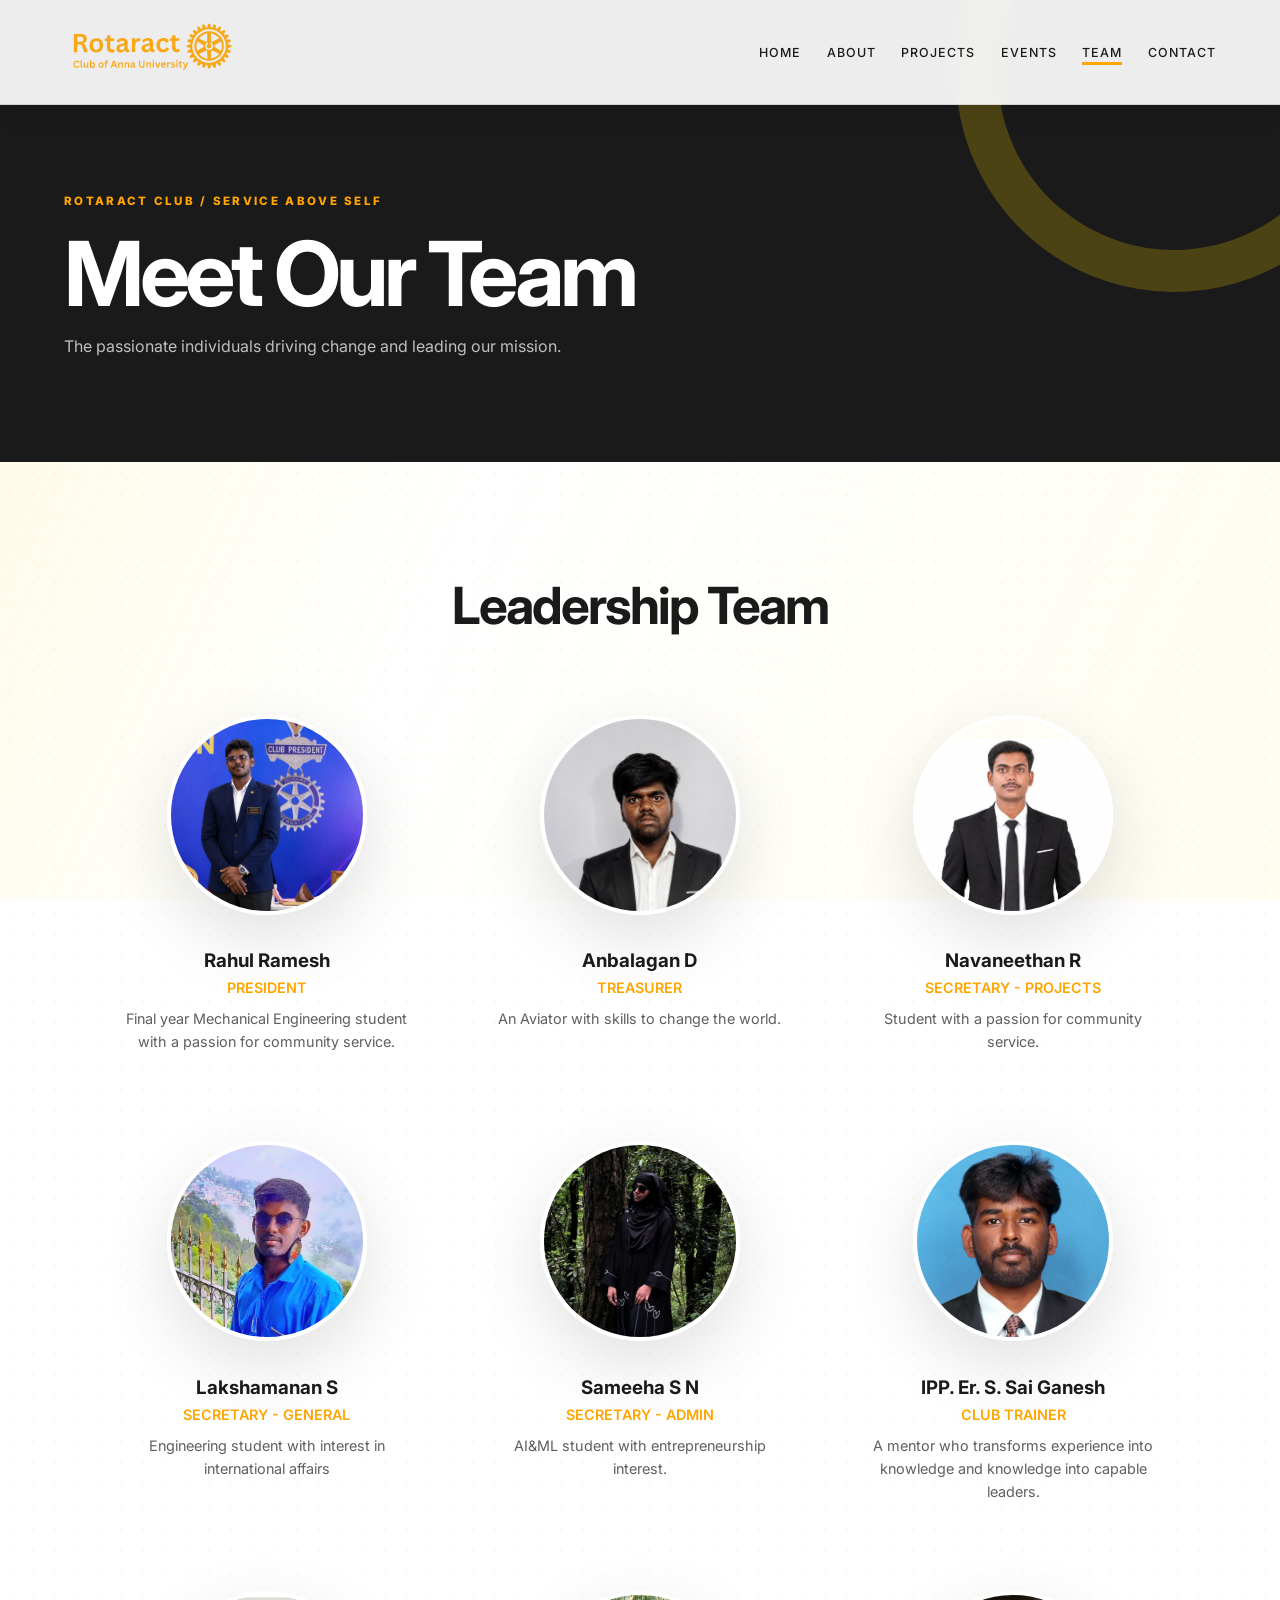
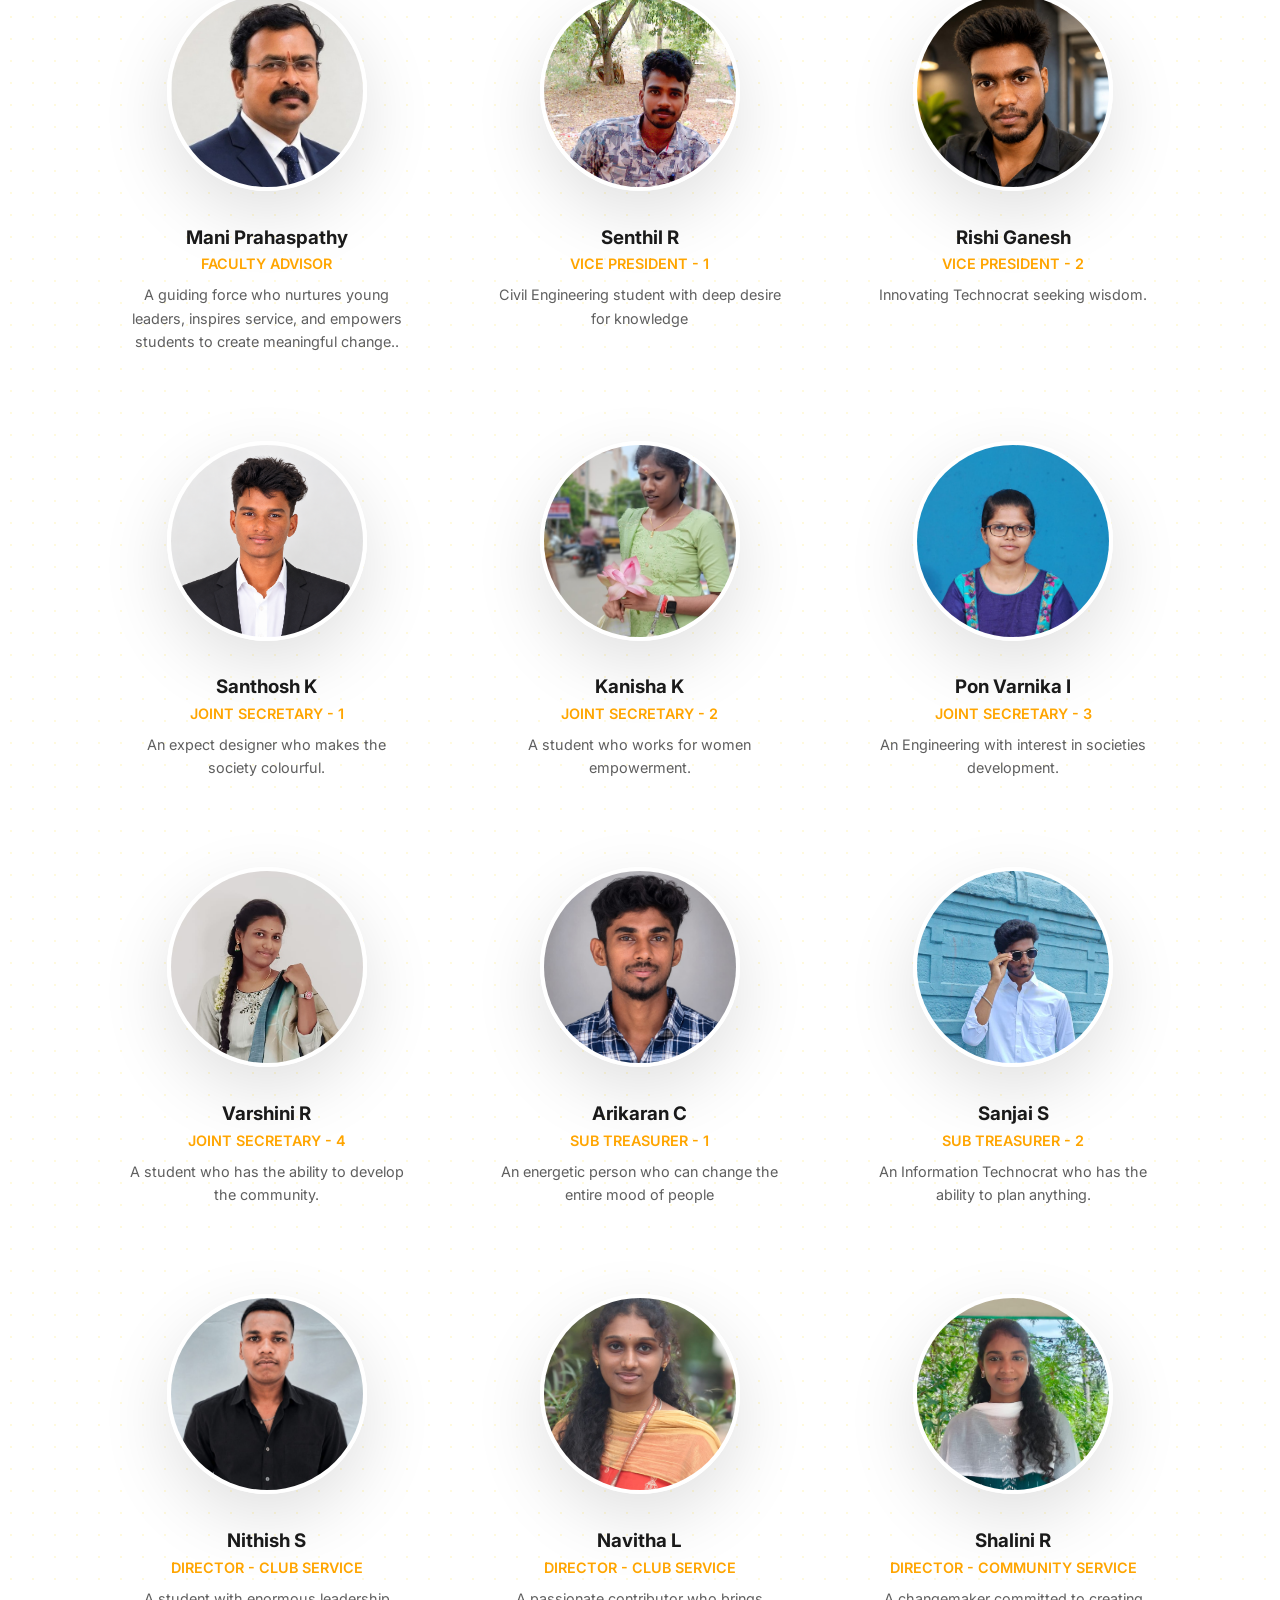
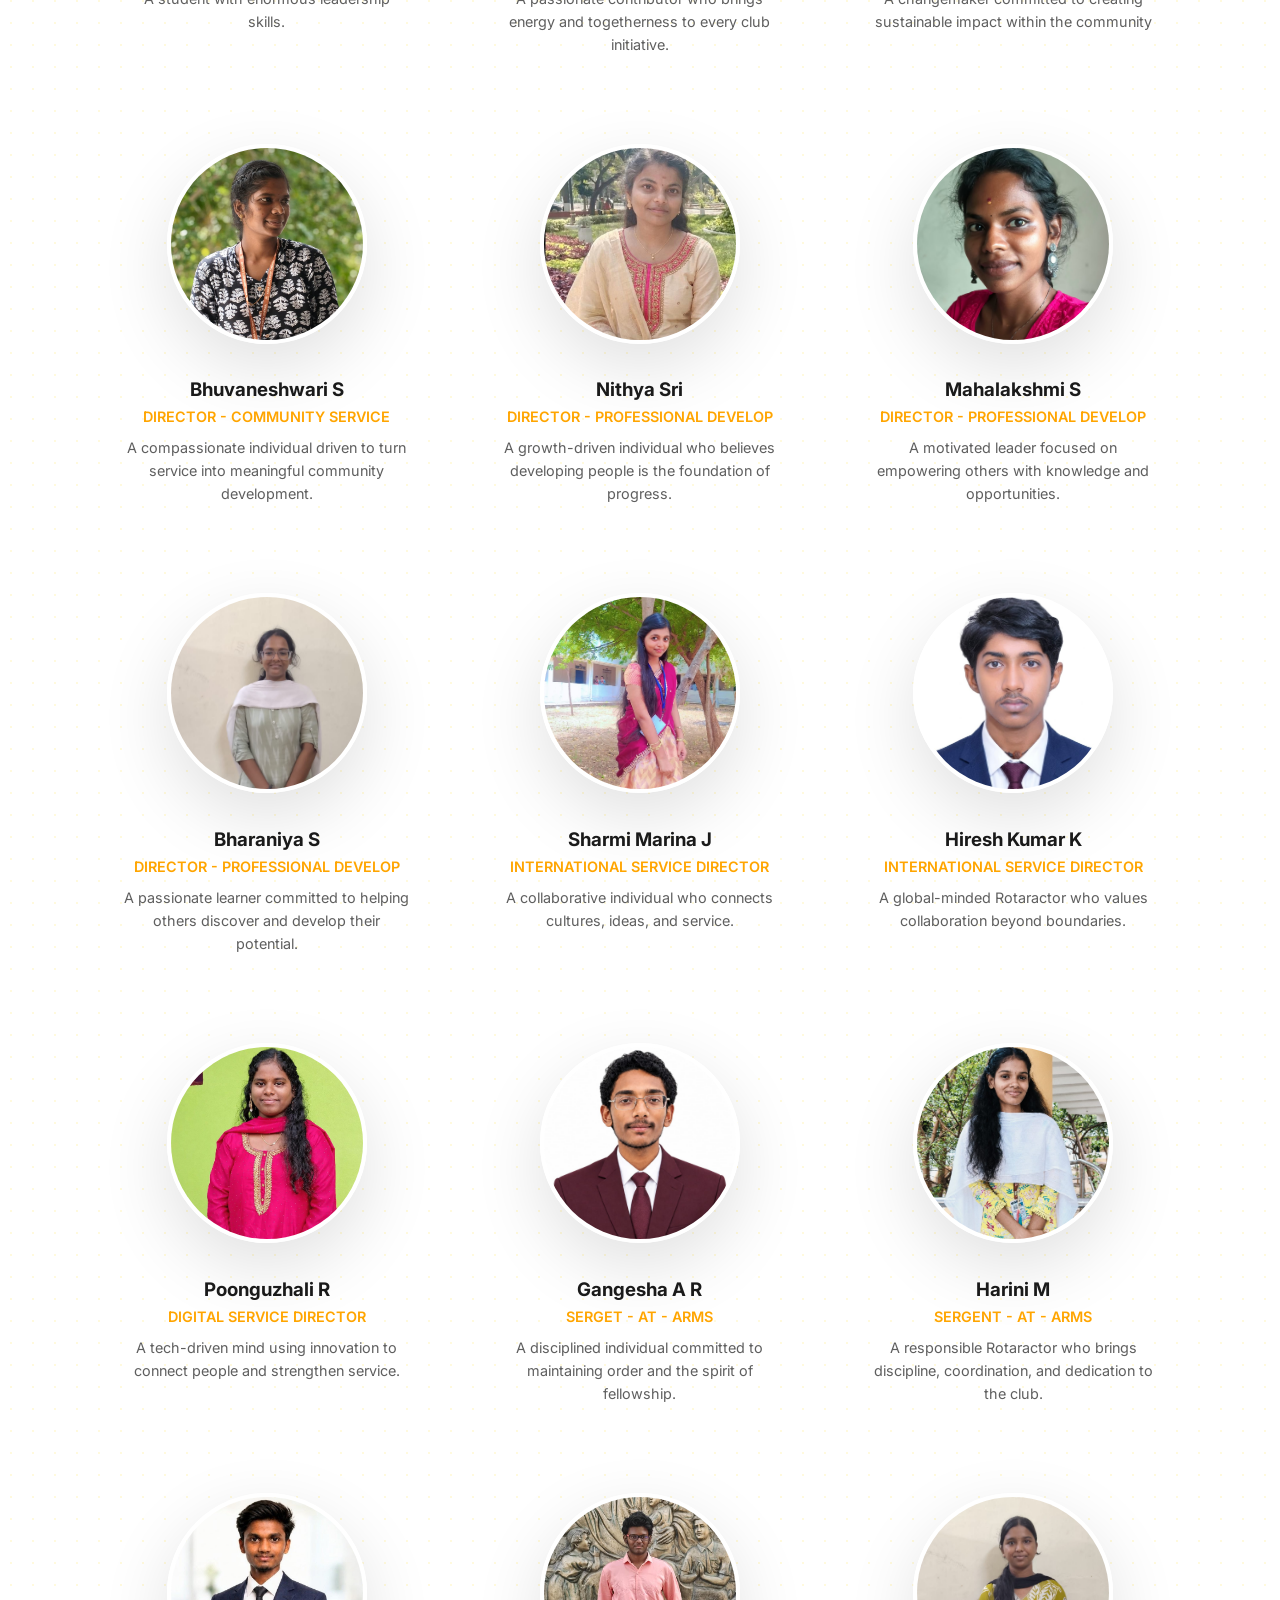
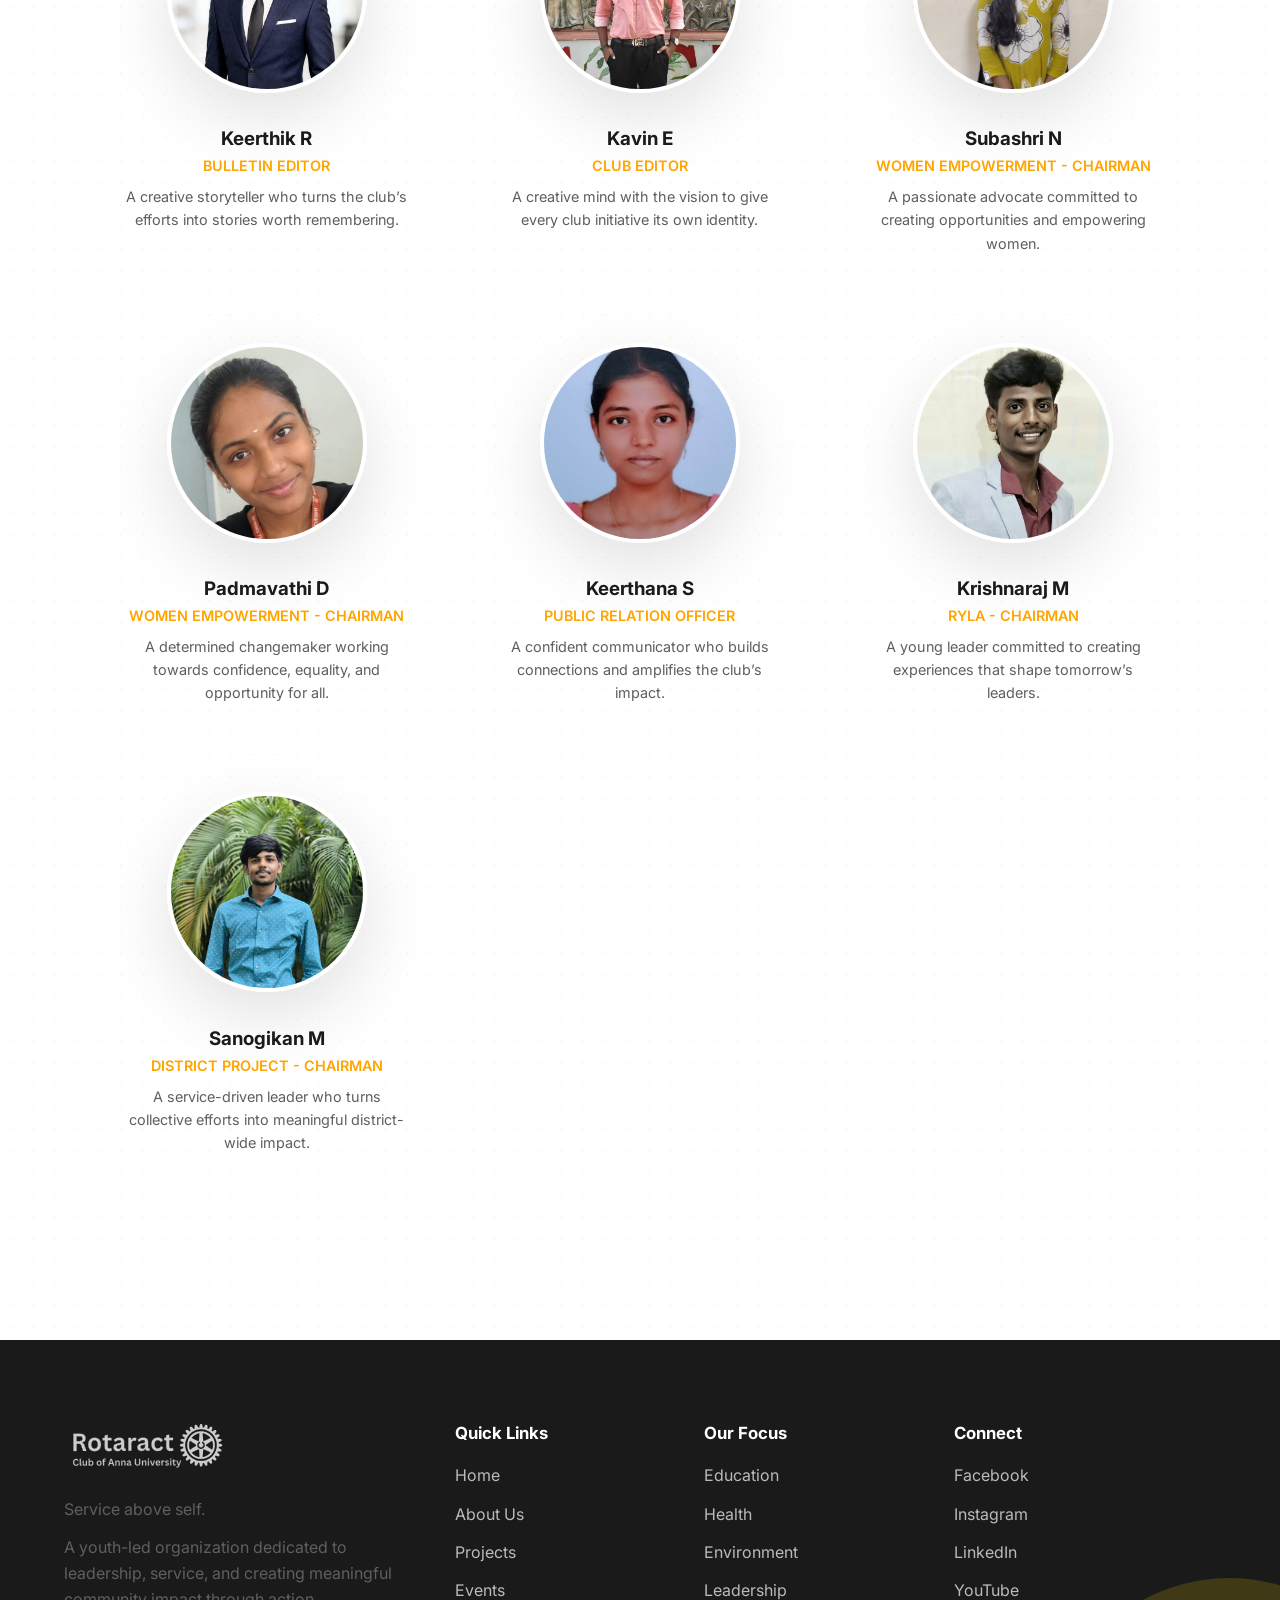
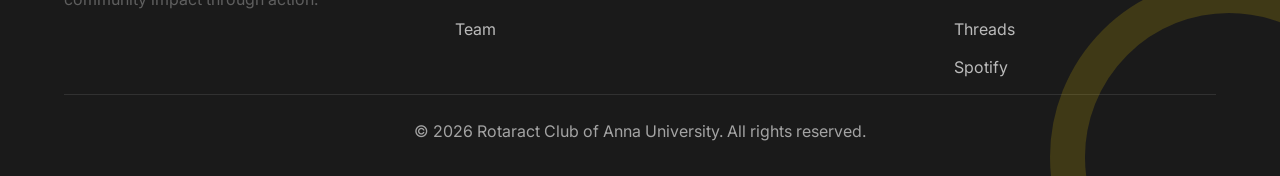
==== team.html @ b30c85d1 "first commit" ====
<!DOCTYPE html>
<html lang="en">
<head>
    <meta charset="UTF-8">
    <meta name="viewport" content="width=device-width, initial-scale=1.0">
    <title>Team - Rotaract Club</title>
    <link href="https://fonts.googleapis.com/css2?family=Inter:wght@400;500;600;700;800&display=swap" rel="stylesheet">
    <style>
        :root { --primary: #FFA500; --dark: #1a1a1a; --light: #fafafa; --gray: #e5e5e5; }
        * { margin: 0; padding: 0; box-sizing: border-box; font-family: 'Inter', sans-serif; }
        body { color: var(--dark); background: #fff; line-height: 1.6; }
        a { text-decoration: none; color: inherit; transition: 0.3s; }
        .btn, button, .card, .event-card, .member, .content-box, .event-content, .featured, .project-modal, form, .location-map { border-radius: 16px; }
        nav { position: fixed; top: 0; width: 100%; background: rgba(255,255,255,0.95); backdrop-filter: blur(10px); z-index: 1000; padding: 1.5rem 5%; border-bottom: 1px solid transparent; transition: 0.3s; display: flex; justify-content: space-between; align-items: center; }
        nav.scrolled { padding: 1rem 5%; border-bottom: 1px solid var(--gray); }
        .logo { font-size: 1.5rem; font-weight: 800; } .logo span { color: var(--primary); }
        .menu { display: flex; gap: 2rem; list-style: none; }
        .menu a { font-weight: 500; font-size: 0.95rem; position: relative; }
        .menu a::after { content: ''; position: absolute; bottom: -5px; left: 0; width: 0; height: 2px; background: var(--primary); transition: 0.3s; }
        .menu a:hover::after, .menu a.active::after { width: 100%; }
        .mobile-toggle { display: none; cursor: pointer; font-size: 1.5rem; }
        
        .page-header { padding: 8rem 5% 4rem; text-align: center; background: var(--light); }
        .page-header h1 { font-size: 3rem; margin-bottom: 1rem; }
        
        section { padding: 4rem 5%; max-width: 1200px; margin: 0 auto; }
        .team-grid { display: grid; grid-template-columns: repeat(auto-fit, minmax(250px, 1fr)); gap: 3rem; }
        .member { text-align: center; transition: 0.3s; padding: 20px; border-radius: 20px;}
        .member:hover { transform: translateY(-10px); }
        .member img { width: 200px; height: 200px; border-radius: 50%; object-fit: cover; margin-bottom: 1.5rem; border: 4px solid #fff; box-shadow: 0 10px 30px rgba(0,0,0,0.4); }
        .member:hover img { border-color: var(--primary); }
        .role { color: var(--primary); font-weight: 600; font-size: 0.9rem; text-transform: uppercase; margin-bottom: 0.5rem; display: block; }
        .bio { font-size: 0.9rem; color: #666; }

        footer { background: linear-gradient(180deg, #101010 0%, #1a1a1a 100%); color: #fff; padding: 4rem 5% 2rem; margin-top: 4rem; }
        .footer-content { max-width: 1400px; margin: 0 auto; display: grid; grid-template-columns: 1.7fr 1fr 1fr 1.3fr; gap: 3rem; }
        .footer-brand h3 { font-size: clamp(1.8rem, 2vw, 2.3rem); font-weight: 800; margin-bottom: 0.6rem; }
        .footer-brand h3 span { color: var(--primary); }
        .footer-brand p { color: rgba(255,255,255,0.7); margin-bottom: 0.8rem; }
        .footer-text { max-width: 420px; }
        .footer-links h4 { font-size: 1.05rem; margin-bottom: 1rem; color: #fff; }
        .footer-links ul { list-style: none; }
        .footer-links li { margin-bottom: 0.8rem; }
        .footer-links a { color: rgba(255,255,255,0.7); }
        .footer-links a:hover { color: var(--primary); }
        .footer-bottom { max-width: 1400px; margin: 0 auto; text-align: center; padding-top: 1.5rem; border-top: 1px solid rgba(255,255,255,0.1); color: rgba(255,255,255,0.6); }

        @media (max-width: 768px) {
            .menu { position: fixed; top: 0; right: -100%; width: 70%; height: 100vh; background: #fff; flex-direction: column; padding: 5rem 2rem; transition: 0.3s; }
            .menu.active { right: 0; }
            .mobile-toggle { display: block; }
            .footer-content { grid-template-columns: 1fr 1fr; }
            .footer-brand { grid-column: 1 / -1; }
        }
        @media (max-width: 480px) {
            .footer-content { grid-template-columns: 1fr; }
        }
    </style>
    <link rel="stylesheet" href="site.css">
</head>
<body>
    <nav id="navbar">
        <a href="index.html" class="logo"><img src="1000189154.svg" alt="Rotaract Logo" style="height: 60px; width: 180px;"></a>
        <div class="mobile-toggle" onclick="toggleMenu()">☰</div>
        <ul class="menu" id="navMenu">
            <li><a href="index.html">Home</a></li>
            <li><a href="about.html">About</a></li>
            <li><a href="projects.html">Projects</a></li>
            <li><a href="events.html">Events</a></li>
            <li><a href="team.html" class="active">Team</a></li>
            <li><a href="contact.html">Contact</a></li>
        </ul>
    </nav>

    <div class="page-header">
        <h1>Meet Our Team</h1>
        <p>The passionate individuals driving change and leading our mission.</p>
    </div>

    <section>
        <h2 style="text-align: center; margin-bottom: 3rem;">Leadership Team</h2>
        <div class="team-grid">
            <div class="member">
                <img src="rahul.jpeg" style="object-position: 100% -0%;">
                <h3>Rahul Ramesh</h3>
                <span class="role">President</span>
                <p class="bio">Final year Mechanical Engineering student with a passion for community service.</p>
            </div>
            <div class="member">
                <img src="anbu.jpeg" style="object-position: 0% -0%;">
                <h3>Anbalagan D</h3>
                <span class="role">Treasurer</span>
                <p class="bio">An Aviator with skills to change the world.</p>
            </div>
            <div class="member">
                <img src="navaneethan.jpeg" style="object-position: 0% -20%;">
                <h3>Navaneethan R </h3>
                <span class="role">Secretary - Projects</span>
                <p class="bio">Student with a passion for community service.</p>
            </div>
            <div class="member">
                <img src="lena.jpeg" style="object-position: 0% 20%;">
                <h3>Lakshamanan S</h3>
                <span class="role">Secretary - General</span>
                <p class="bio">Engineering student with interest in international affairs</p>
            </div>
            <div class="member">
                <img src="sameeha.jpeg">
                <h3>Sameeha S N</h3>
                <span class="role">Secretary - Admin</span>
                <p class="bio">AI&ML student with entrepreneurship interest.</p>
            </div>
            <div class="member">
                <img src="saiganesh.jpeg" style="object-position: 0% -0%;">
                <h3>IPP. Er. S. Sai Ganesh</h3>
                <span class="role">Club Trainer</span>
                <p class="bio">A mentor who transforms experience into knowledge and knowledge into capable leaders.</p>
            </div>
            <div class="member">
                <img src="mani.jpeg">
                <h3>Mani Prahaspathy</h3>
                <span class="role">Faculty Advisor</span>
                <p class="bio">A guiding force who nurtures young leaders, inspires service, and empowers students to create meaningful change..</p>
            </div>
            <div class="member">
                <img src="WhatsApp Image 2026-09-16 at 9.19.05 PM.jpeg" style="object-position: 0% -0%;">
                <h3>Senthil R</h3>
                <span class="role">Vice President - 1</span>
                <p class="bio">Civil Engineering student with deep desire for knowledge</p>
            </div>
            <div class="member">
                <img src="rishi.jpeg" style="object-position: 0% 20%;">
                <h3>Rishi Ganesh</h3>
                <span class="role">Vice president - 2</span>
                <p class="bio"> Innovating Technocrat seeking wisdom.</p>
            </div>
            <div class="member">
                <img src="santhosh.png">
                <h3>Santhosh K</h3>
                <span class="role">Joint Secretary - 1</span>
                <p class="bio">An expect designer who makes the society colourful.</p>
            </div>
            <div class="member">
                <img src="kanisha.jpeg" style="object-position: 0% 30%;">
                <h3>Kanisha K</h3>
                <span class="role">Joint Secretary - 2</span>
                <p class="bio">A student who works for women empowerment.</p>
            </div>
            <div class="member">
                <img src="ponvarnika.jpeg" style="object-position: 30%;">
                <h3>Pon Varnika I</h3>
                <span class="role">Joint Secretary - 3</span>
                <p class="bio">An Engineering with interest in societies development.</p>
            </div>
            <div class="member">
                <img src="varshini.jpeg">
                <h3>Varshini R</h3>
                <span class="role">Joint Secretary - 4</span>
                <p class="bio">A student who has the ability to develop the community.</p>
            </div>
            <div class="member">
                <img src="arri.jpeg" style="object-position: 0% -0%;">
                <h3>Arikaran C</h3>
                <span class="role">Sub Treasurer - 1</span>
                <p class="bio">An energetic person who can change the entire mood of people</p>
            </div>
            <div class="member">
                <img src="sanjai1.jpeg">
                <h3>Sanjai S</h3>
                <span class="role">Sub treasurer - 2</span>
                <p class="bio">An Information Technocrat who has the ability to plan anything.</p>
            </div>
            <div class="member">
                <img src="nithish.jpeg" style="object-position: 0% 20%;">
                <h3>Nithish S</h3>
                <span class="role">Director - Club Service</span>
                <p class="bio">A student with enormous leadership skills.
                </p>
            </div>
            <div class="member">
                <img src="navitha.jpeg" style="object-position: 0% 20%;">
                <h3>Navitha L</h3>
                <span class="role">Director - Club Service</span>
                <p class="bio">A passionate contributor who brings energy and togetherness to every club initiative.</p>
            </div>
            <div class="member">
                <img src="shalini.jpeg">
                <h3>Shalini R</h3>
                <span class="role">Director - Community Service</span>
                <p class="bio">A changemaker committed to creating sustainable impact within the community</p>
            </div>
            <div class="member">
                <img src="bhuveneshwari.jpeg">
                <h3>Bhuvaneshwari S</h3>
                <span class="role">Director - Community Service</span>
                <p class="bio">A compassionate individual driven to turn service into meaningful community development.</p>
            </div>
            <div class="member">
                <img src="nithyasri.jpeg">
                <h3>Nithya Sri</h3>
                <span class="role">Director - Professional Develop</span>
                <p class="bio">A growth-driven individual who believes developing people is the foundation of progress.</p>
            </div>
            <div class="member">
                <img src="mahalakshmi.jpeg" style="object-position: 0% 20%;">
                <h3>Mahalakshmi S</h3>
                <span class="role">Director - Professional Develop</span>
                <p class="bio">A motivated leader focused on empowering others with knowledge and opportunities.</p>
            </div>
            <div class="member">
                <img src="bharaniya.jpeg">
                <h3>Bharaniya S</h3>
                <span class="role">Director - Professional Develop</span>
                <p class="bio">A passionate learner committed to helping others discover and develop their potential.</p>
            </div>
            <div class="member">
                <img src="sharmi marina.jpeg">
                <h3>Sharmi Marina J</h3>
                <span class="role">International Service Director</span>
                <p class="bio">A collaborative individual who connects cultures, ideas, and service.</p>
            </div>
            <div class="member">
                <img src="hiresh.jpeg" style="object-position: 0% 20%;">
                <h3>Hiresh Kumar K</h3>
                <span class="role">International Service Director</span>
                <p class="bio">A global-minded Rotaractor who values collaboration beyond boundaries.</p>
            </div>
            <div class="member">
                <img src="poonguzhali.jpeg">
                <h3>Poonguzhali R</h3>
                <span class="role">Digital Service Director</span>
                <p class="bio">A tech-driven mind using innovation to connect people and strengthen service.</p>
            </div>
            <div class="member">
                <img src="gangesha.jpeg">
                <h3>Gangesha A R</h3>
                <span class="role">Serget - At - Arms
                </span>
                <p class="bio">A disciplined individual committed to maintaining order and the spirit of fellowship.</p>
            </div>
            <div class="member">
                <img src="harini.jpeg">
                <h3>Harini M</h3>
                <span class="role">Sergent - At - Arms</span>
                <p class="bio">A responsible Rotaractor who brings discipline, coordination, and dedication to the club.</p>
            </div>
            <div class="member">
                <img src="keerthick.jpeg">
                <h3>Keerthik R</h3>
                <span class="role">Bulletin Editor</span>
                <p class="bio">A creative storyteller who turns the club’s efforts into stories worth remembering.</p>
            </div>
            <div class="member">
                <img src="kavin.jpeg">
                <h3>Kavin E</h3>
                <span class="role">Club Editor</span>
                <p class="bio">A creative mind with the vision to give every club initiative its own identity.</p>
            </div>
            <div class="member">
                <img src="padmavathi1.jpeg">
                <h3>Subashri N</h3>
                <span class="role">Women Empowerment - Chairman</span>
                <p class="bio">A passionate advocate committed to creating opportunities and empowering women.</p>
            </div>
            <div class="member">
                <img src="padmavathi2.jpeg" style="object-position: 0% 20%;">
                <h3>Padmavathi D</h3>
                <span class="role">Women Empowerment - Chairman</span>
                <p class="bio">A determined changemaker working towards confidence, equality, and opportunity for all.</p>
            </div>
            <div class="member">
                <img src="padmavathi.jpeg">
                <h3>Keerthana S</h3>
                <span class="role">Public Relation Officer</span>
                <p class="bio">A confident communicator who builds connections and amplifies the club’s impact.</p>
            </div>
            <div class="member">
                <img src="krishnaraj.jpeg">
                <h3>Krishnaraj M</h3>
                <span class="role">RYLA - Chairman</span>
                <p class="bio">A young leader committed to creating experiences that shape tomorrow’s leaders.</p>
            </div>
            <div class="member">
                <img src="sano.jpeg">
                <h3>Sanogikan M</h3>
                <span class="role">District Project - Chairman</span>
                <p class="bio">A service-driven leader who turns collective efforts into meaningful district-wide impact.</p>
            </div>
            </div>
        </div>
    </section>

    <footer>
        <div class="footer-content">
            <div class="footer-brand">
                <h3><img src="1000189159.svg" alt="Rotaract Logo" style="height: 54px; width: 170px;"></h3>
                <p>Service above self.</p>
                <p class="footer-text">A youth-led organization dedicated to leadership, service, and creating meaningful community impact through action.</p>
            </div>

            <div class="footer-links">
                <h4>Quick Links</h4>
                <ul>
                    <li><a href="index.html">Home</a></li>
                    <li><a href="about.html">About Us</a></li>
                    <li><a href="projects.html">Projects</a></li>
                    <li><a href="events.html">Events</a></li>
                    <li><a href="team.html">Team</a></li>
                </ul>
            </div>

            <div class="footer-links">
                <h4>Our Focus</h4>
                <ul>
                    <li><a href="projects.html">Education</a></li>
                    <li><a href="projects.html">Health</a></li>
                    <li><a href="projects.html">Environment</a></li>
                    <li><a href="projects.html">Leadership</a></li>
                </ul>
            </div>

            <div class="footer-links">
                <h4>Connect</h4>
                <ul>
                    <li><a href="https://www.facebook.com/share/19NALy8tgG/" target="_blank" rel="noreferrer">Facebook</a></li>
                    <li><a href="https://www.instagram.com/racaut14/" target="_blank" rel="noreferrer">Instagram</a></li>
                    <li><a href="https://www.linkedin.com/company/rotaract-club-of-anna-university/" target="_blank" rel="noreferrer">LinkedIn</a></li>
                    <li><a href="https://www.youtube.com/@RotaractClubofAnnaUniversity" target="_blank" rel="noreferrer">YouTube</a></li>
                    <li><a href="https://www.threads.com/@racaut13" target="_blank" rel="noreferrer">Threads</a></li>
                    <li><a href="https://open.spotify.com/show/1uTZvoVrS02NtrPVtQoyVp" target="_blank" rel="noreferrer">Spotify</a></li>
                </ul>
            </div>
        </div>

        <div class="footer-bottom">&copy; 2026 Rotaract Club of Anna University. All rights reserved.</div>
    </footer>

    <script>
        window.addEventListener('scroll', () => document.getElementById('navbar').classList.toggle('scrolled', window.scrollY > 50));
        function toggleMenu() { document.getElementById('navMenu').classList.toggle('active'); }
    </script>
</body>
</html>
---- site.css ----
:root {
    --ink: #1a1a1a;
    --muted: #5f5f5f;
    --paper: #ffffff;
    --line: #e5e5e5;
    --lime: #ffa500;
    --lime-deep: #e6c200;
    --forest: #1a1a1a;
    --coral: #ffa500;
    --shadow: 0 24px 70px rgba(0, 0, 0, 0.12);
}

html {
    scroll-behavior: smooth;
}

body {
    color: var(--ink) !important;
    background: var(--paper) !important;
    background-image: radial-gradient(rgba(255, 215, 0, 0.13) 1px, transparent 1px) !important;
    background-size: 22px 22px !important;
}

body::before {
    content: "";
    position: fixed;
    inset: 0;
    pointer-events: none;
    background: linear-gradient(115deg, rgba(255, 215, 0, 0.12), transparent 42%, rgba(255, 215, 0, 0.06));
    z-index: -1;
}

nav {
    padding: 1.1rem 5% !important;
    background: rgba(255, 255, 255, 0.92) !important;
    border-bottom: 1px solid rgba(0, 0, 0, 0.1) !important;
    box-shadow: 0 8px 25px rgba(0, 0, 0, 0.06) !important;
}

.logo {
    color: var(--forest) !important;
    letter-spacing: 0.08em;
    font-size: 1.25rem !important;
}

.logo span,
.role,
.date-box .month,
.metric-card h3 {
    color: var(--coral) !important;
}

.menu {
    gap: clamp(0.8rem, 2vw, 2rem) !important;
}

.menu a {
    color: var(--ink) !important;
    font-size: 0.78rem !important;
    text-transform: uppercase;
    letter-spacing: 0.08em;
}

.menu a::after {
    background: var(--coral) !important;
    height: 3px !important;
}

.mobile-toggle {
    color: var(--forest);
    z-index: 1001;
}

.page-header {
    position: relative;
    isolation: isolate;
    overflow: hidden;
    padding: clamp(8rem, 15vw, 12rem) 5% clamp(4rem, 8vw, 7rem) !important;
    text-align: left !important;
    background: var(--forest) !important;
    color: #fff;
}

.page-header::before {
    content: "ROTARACT CLUB  /  SERVICE ABOVE SELF";
    display: block;
    margin: 0 auto 1.25rem;
    max-width: 1200px;
    color: var(--lime);
    font-size: 0.72rem;
    font-weight: 800;
    letter-spacing: 0.2em;
}

.page-header::after {
    content: "";
    position: absolute;
    width: 22rem;
    height: 22rem;
    right: -7rem;
    top: -9rem;
    border: 42px solid rgba(255, 215, 0, 0.22);
    border-radius: 50%;
    transform: rotate(18deg);
    z-index: -1;
}

.page-header h1,
.page-header p {
    max-width: 1200px;
    margin-left: auto;
    margin-right: auto;
}

.page-header h1 {
    font-size: clamp(2.8rem, 7vw, 5.8rem) !important;
    line-height: 0.98;
    letter-spacing: -0.05em;
}

.page-header p {
    color: rgba(255, 255, 255, 0.72) !important;
    max-width: 620px;
    margin-left: max(0px, calc((100% - 1200px) / 2)) !important;
}

section {
    padding: clamp(4rem, 8vw, 7rem) 5% !important;
}

section > h2,
.section-header h2 {
    color: var(--forest);
    font-size: clamp(2rem, 4vw, 3.4rem) !important;
    letter-spacing: -0.04em;
}

.section-header {
    margin-bottom: clamp(2.5rem, 5vw, 4.5rem) !important;
}

.divider,
.section-header > div {
    background: var(--coral) !important;
    height: 5px !important;
    width: 72px !important;
}

p {
    color: var(--muted) !important;
}

.card,
.event-card,
.content-box,
.event-content,
.metric-card,
form,
.featured,
.story {
    border: 1px solid var(--line) !important;
    background: rgba(255, 255, 255, 0.82) !important;
    box-shadow: 0 8px 30px rgba(0, 0, 0, 0.05);
}

.card,
.event-card,
.featured,
.story,
form {
    border-radius: 4px !important;
}

.card:hover,
.event-card:hover,
.member:hover,
.metric-card:hover {
    transform: translateY(-7px);
    box-shadow: var(--shadow);
}

.card,
.event-card,
.member,
.metric-card {
    transition: transform 220ms ease, box-shadow 220ms ease, border-color 220ms ease;
}

.card img,
.event-card img,
.featured img,
.story img {
    filter: saturate(0.86);
}

.card-body,
.event-card-body {
    padding: clamp(1.35rem, 3vw, 2rem) !important;
}

.tag {
    background: var(--lime) !important;
    color: var(--forest) !important;
    border-radius: 2px !important;
    font-weight: 700;
}

.btn,
button {
    border-radius: 2px !important;
    transition: transform 180ms ease, box-shadow 180ms ease, background 180ms ease;
}

.btn-primary,
button {
    background: var(--lime) !important;
    color: var(--forest) !important;
}

.btn-primary:hover,
button:hover {
    background: var(--lime-deep) !important;
    box-shadow: 0 12px 25px rgba(255, 215, 0, 0.3);
}

.btn-outline {
    border-color: var(--forest) !important;
}

.btn-outline:hover {
    background: var(--forest) !important;
}

.stats {
    border: 1px solid var(--line);
    box-shadow: var(--shadow) !important;
}

.stat-item h3 {
    color: var(--coral) !important;
}

.hero {
    background: transparent;
}

.hero-bg {
    background: var(--lime) !important;
    opacity: 0.18 !important;
}

.hero-img {
    border-radius: 4px !important;
    border: 10px solid #fff;
    box-shadow: var(--shadow) !important;
}

.timeline-item {
    align-items: stretch;
}

.date-box {
    padding-top: 1.5rem;
}

.content-box {
    border-left: 5px solid var(--lime) !important;
}

.content-box::before {
    background: var(--coral) !important;
}

.metric-card {
    border-top: 5px solid var(--lime) !important;
}

.member img {
    border-color: #fff !important;
    box-shadow: var(--shadow) !important;
}

.member:hover img {
    border-color: var(--lime) !important;
}

form {
    border-top: 5px solid var(--lime) !important;
}

input,
textarea {
    background: #fff !important;
    border-color: var(--line) !important;
    border-radius: 2px !important;
}

input:focus,
textarea:focus {
    border-color: var(--coral) !important;
    box-shadow: 0 0 0 3px rgba(255, 215, 0, 0.2);
}

footer {
    position: relative;
    overflow: hidden;
    background: var(--forest) !important;
    padding: clamp(3rem, 7vw, 5rem) 5% 2rem !important;
}

footer::before {
    content: "";
    position: absolute;
    width: 18rem;
    height: 18rem;
    right: -8rem;
    bottom: -10rem;
    border: 35px solid rgba(255, 215, 0, 0.16);
    border-radius: 50%;
}

footer h3,
footer h4 {
    color: #fff;
}

footer h3 span {
    color: var(--lime) !important;
}

.footer-links a:hover {
    color: var(--lime) !important;
}

@media (max-width: 768px) {
    nav {
        padding: 1rem 5% !important;
    }

    .menu {
        width: min(82%, 340px) !important;
        background: var(--forest) !important;
        padding: 6rem 2rem 2rem !important;
    }

    .menu a {
        color: #fff !important;
        font-size: 0.9rem !important;
    }

    .hero {
        min-height: auto;
        padding-top: 8rem !important;
    }

    .hero-content {
        gap: 2rem !important;
    }

    .stats {
        width: 100% !important;
        gap: 1rem !important;
        padding: 1.2rem !important;
    }

    .stat-item h3 {
        font-size: 1.8rem !important;
    }

    .footer-content {
        grid-template-columns: 1fr 1fr !important;
        gap: 2rem !important;
    }
}

@media (max-width: 480px) {
    .page-header h1 {
        font-size: 2.7rem !important;
    }

    .btn {
        display: block !important;
        margin: 0 0 0.8rem !important;
        text-align: center;
    }

    .stats {
        flex-wrap: wrap;
        justify-content: space-between !important;
    }

    .stat-item {
        min-width: 28%;
    }

    .footer-content {
        grid-template-columns: 1fr !important;
    }
}
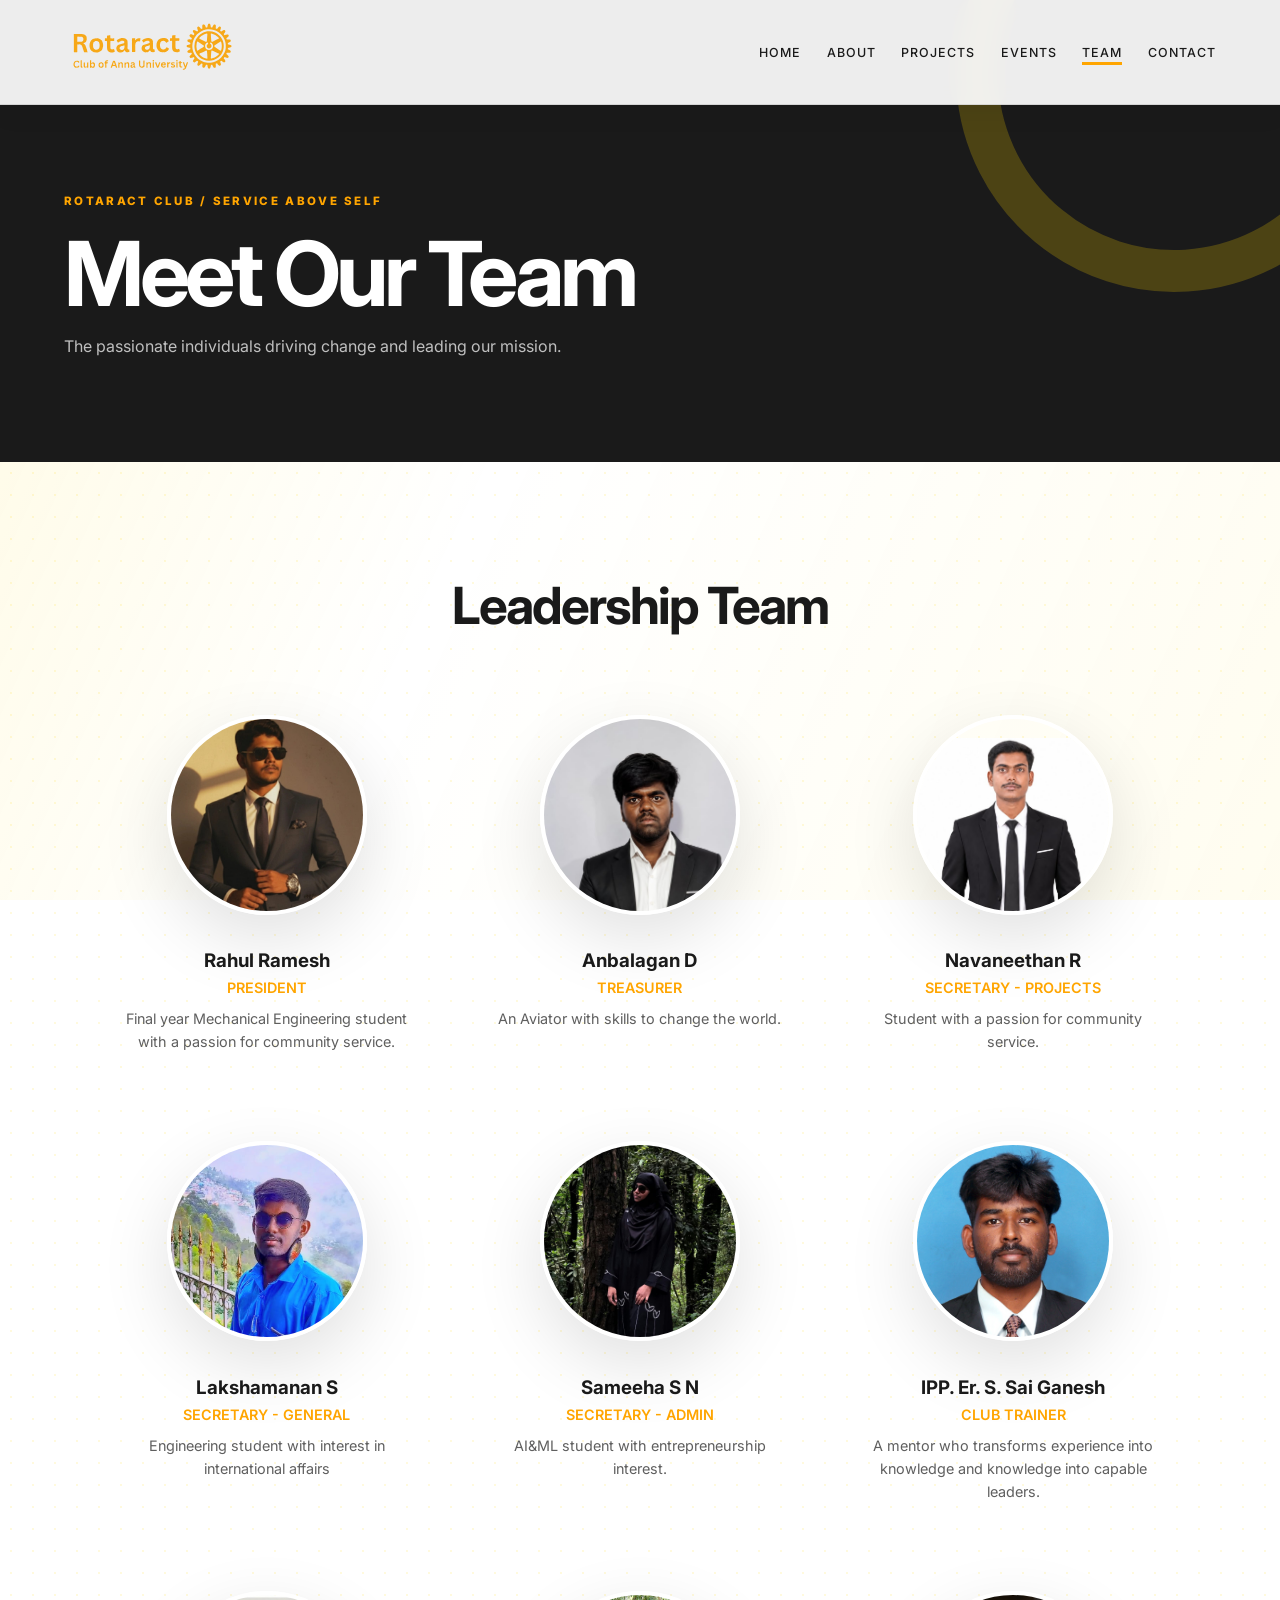
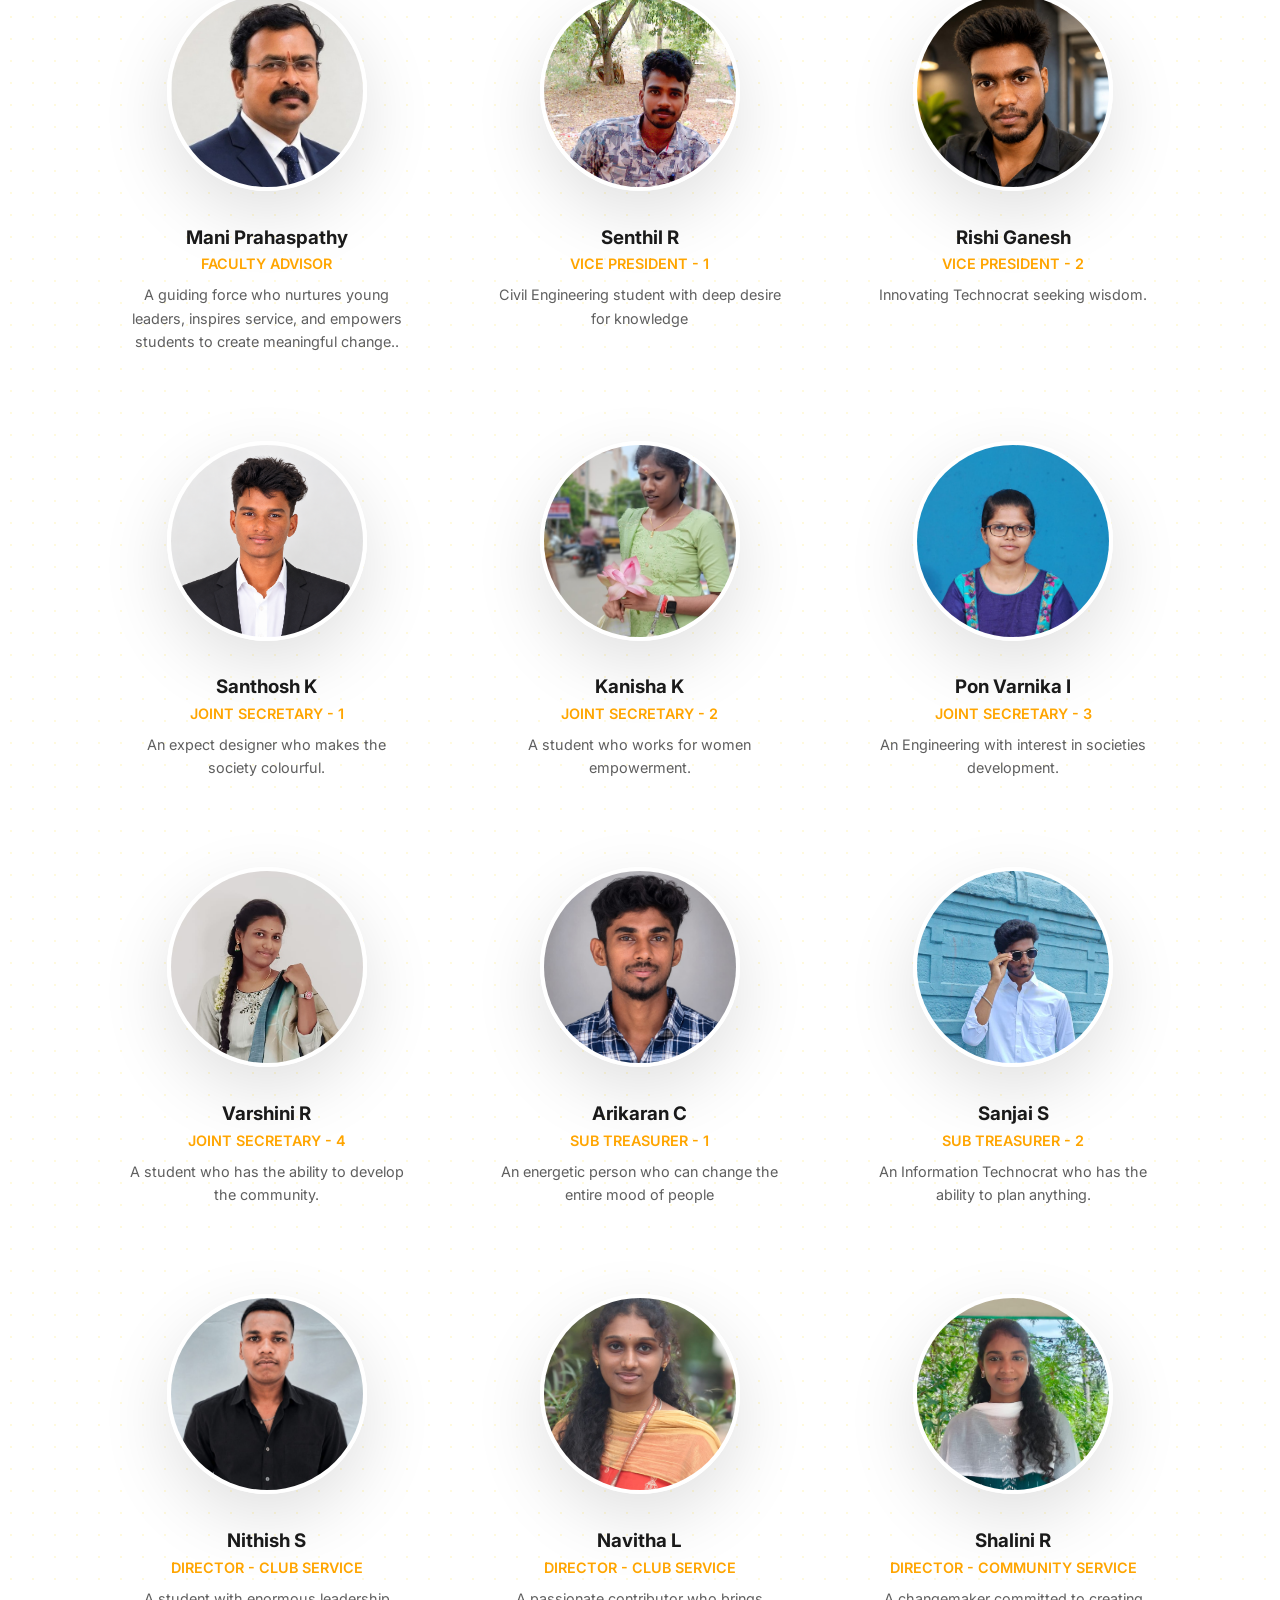
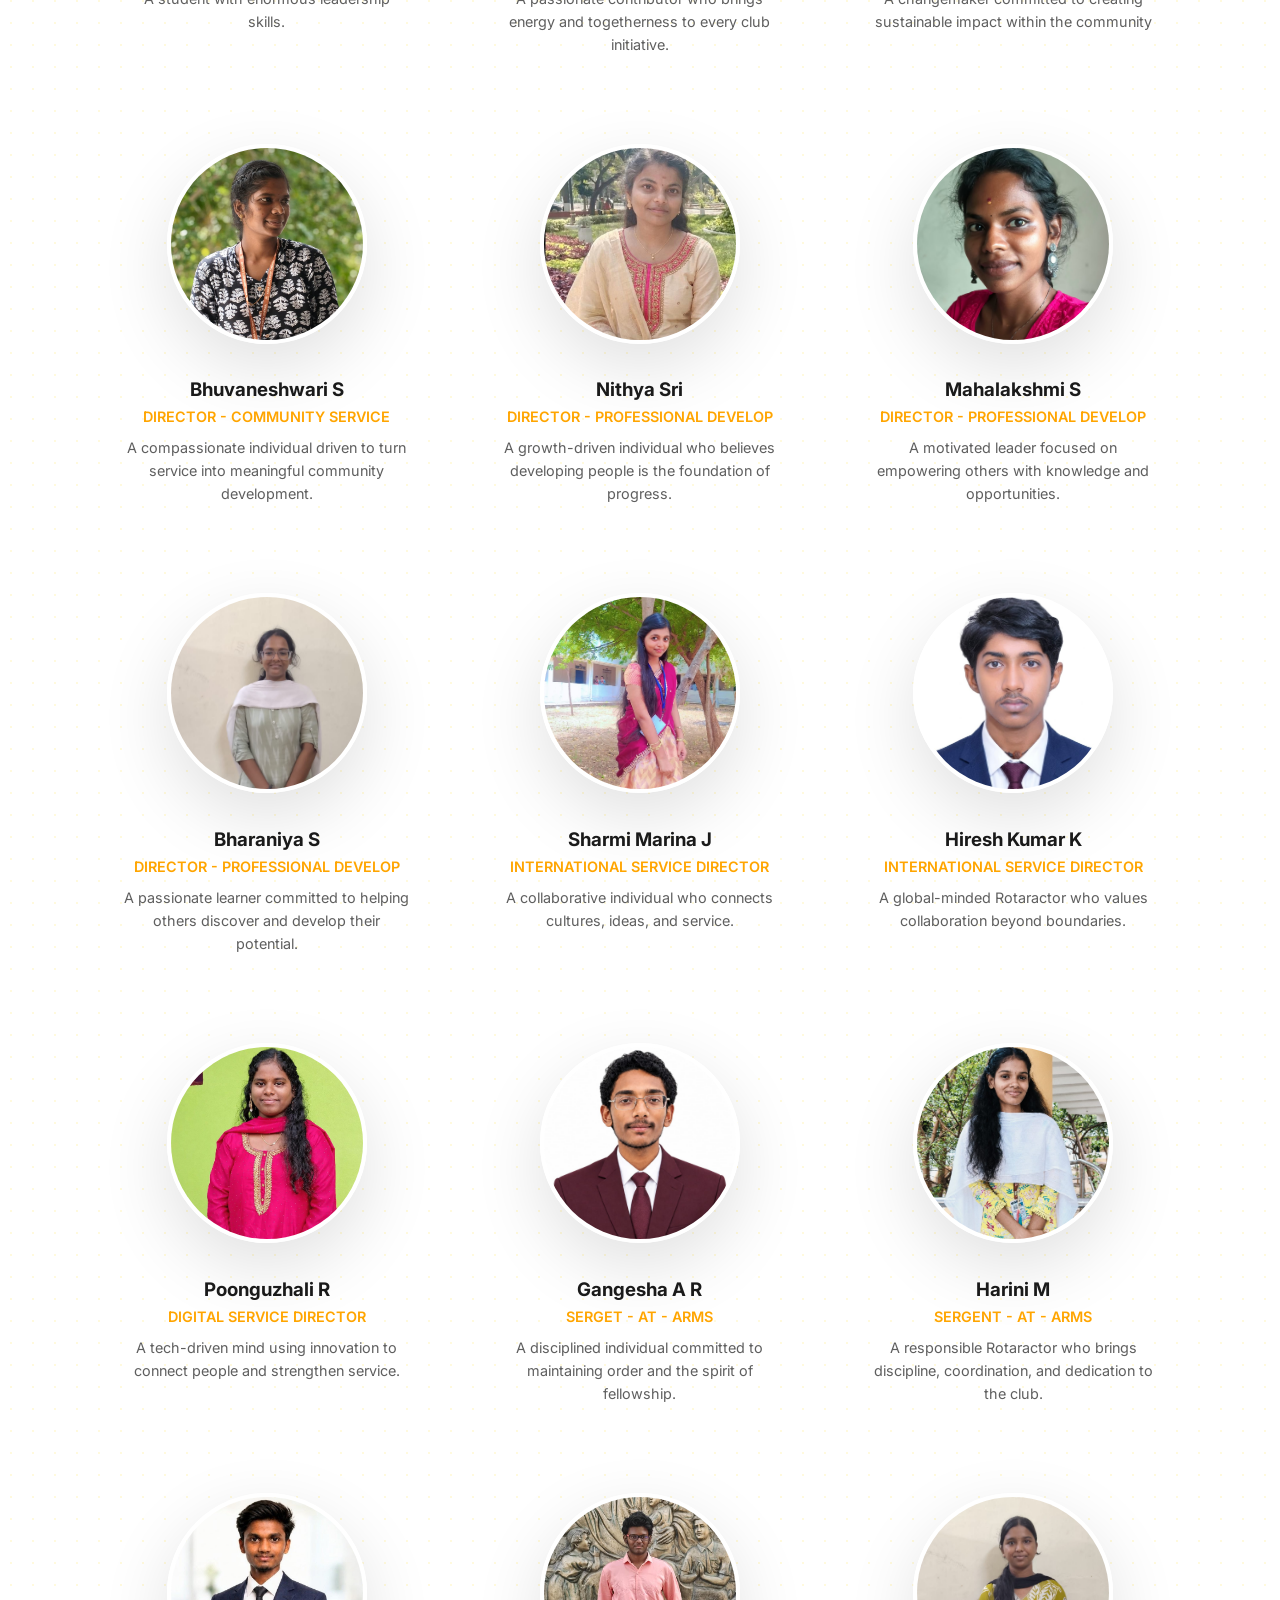
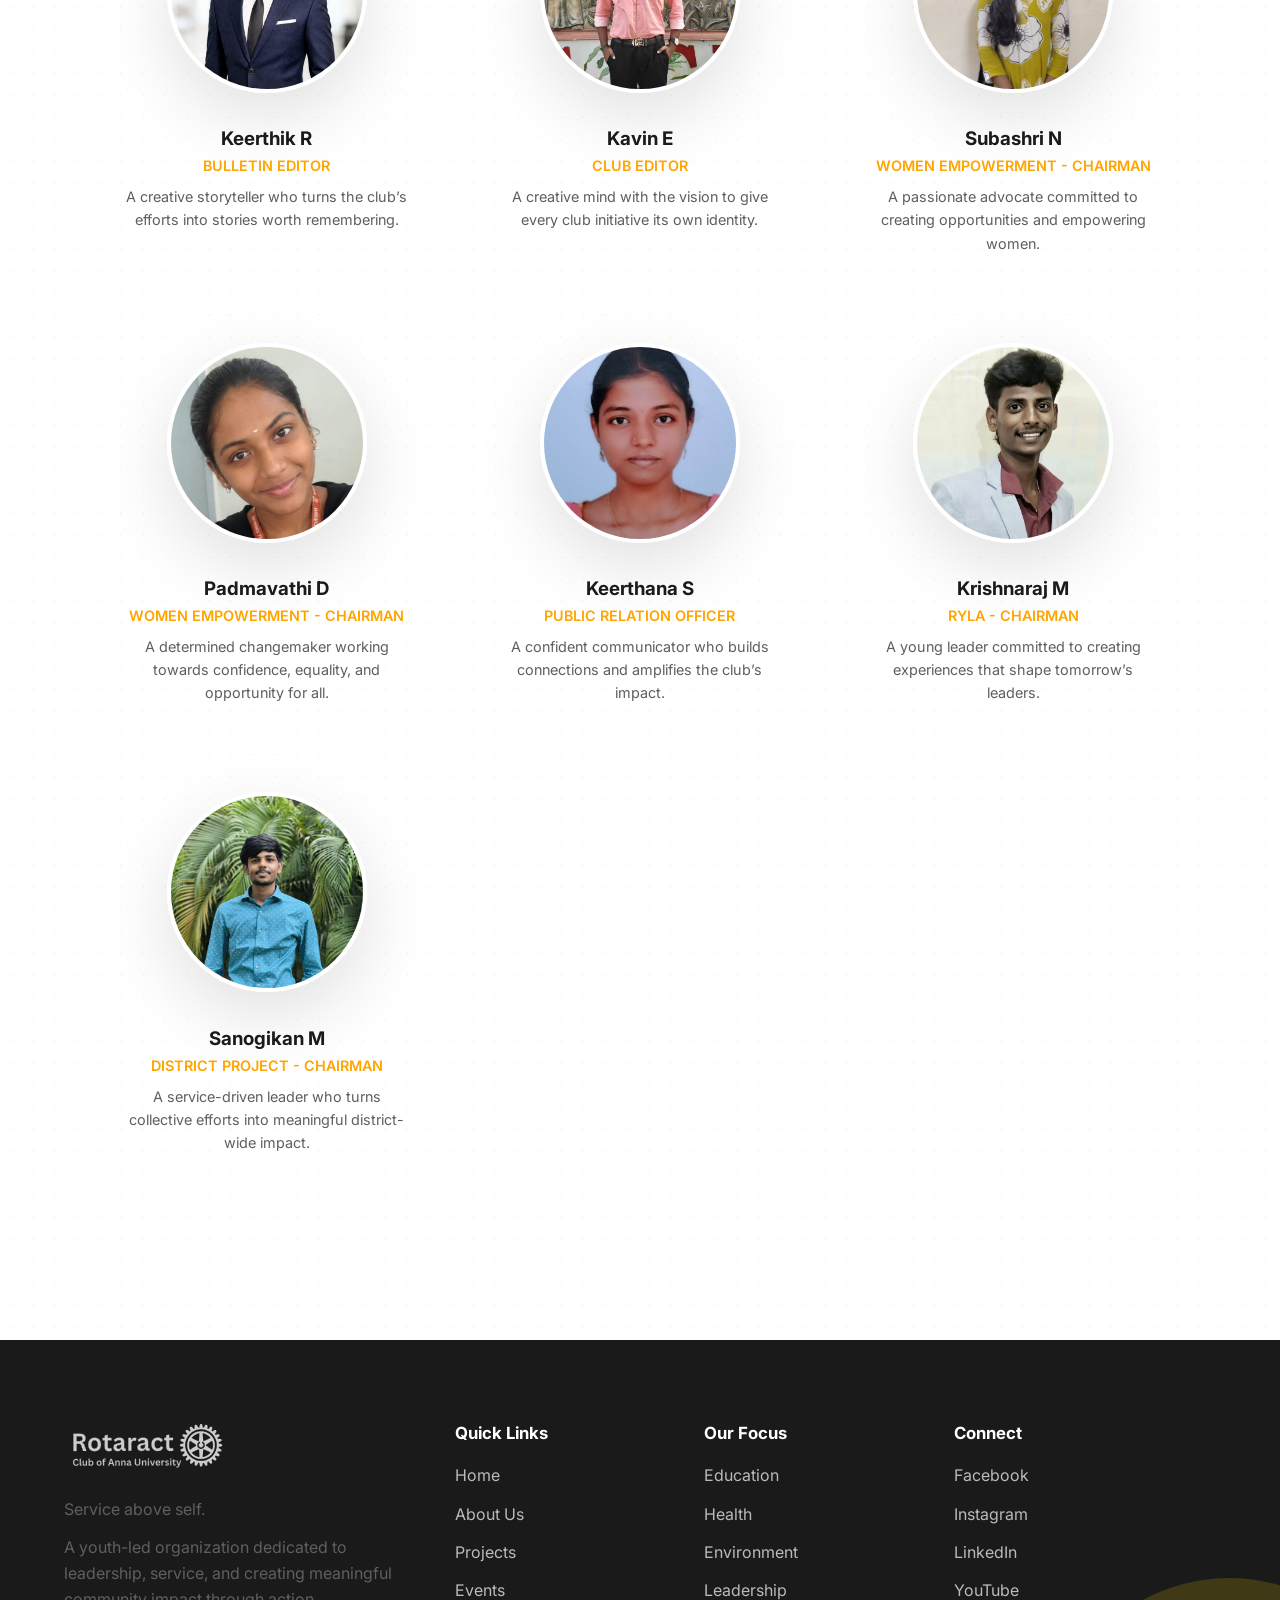
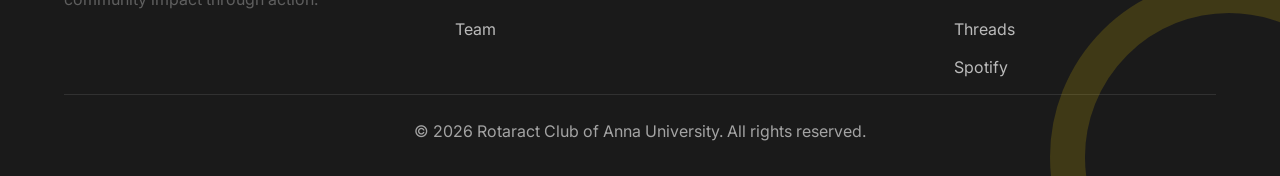
==== commit 9ac28ebe: "final rolling" ====
--- a/team.html
+++ b/team.html
@@ -81,7 +81,7 @@
         <h2 style="text-align: center; margin-bottom: 3rem;">Leadership Team</h2>
         <div class="team-grid">
             <div class="member">
-                <img src="rahul.jpeg" style="object-position: 100% -0%;">
+                <img src="rahul1.jpeg" style="object-position: 100% -0%;">
                 <h3>Rahul Ramesh</h3>
                 <span class="role">President</span>
                 <p class="bio">Final year Mechanical Engineering student with a passion for community service.</p>
